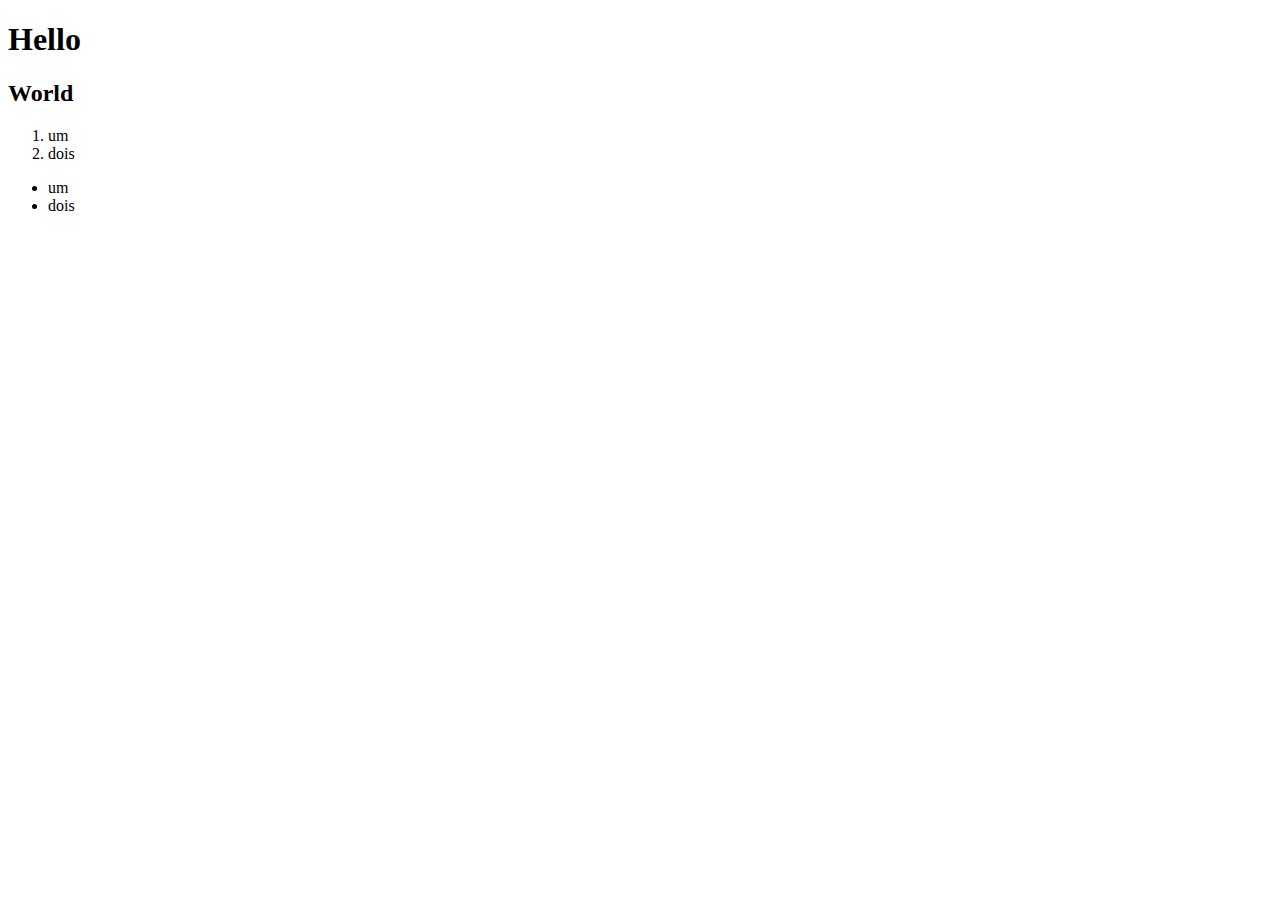
==== index.html @ 021f8f58 "Day 1" ====
<!DOCTYPE html>
<hmtl>
<head>
    <title>
         Hello World!
        </title>
</head>
<body>
    <h1>Hello</h1>
    <h2>World</h2>
</body>
<ol>
    <li>um</li>
    <li>dois</li>
</ol>
<ul>
    <li>um</li>
    <li>dois</li>
</ul>
</hmtl>
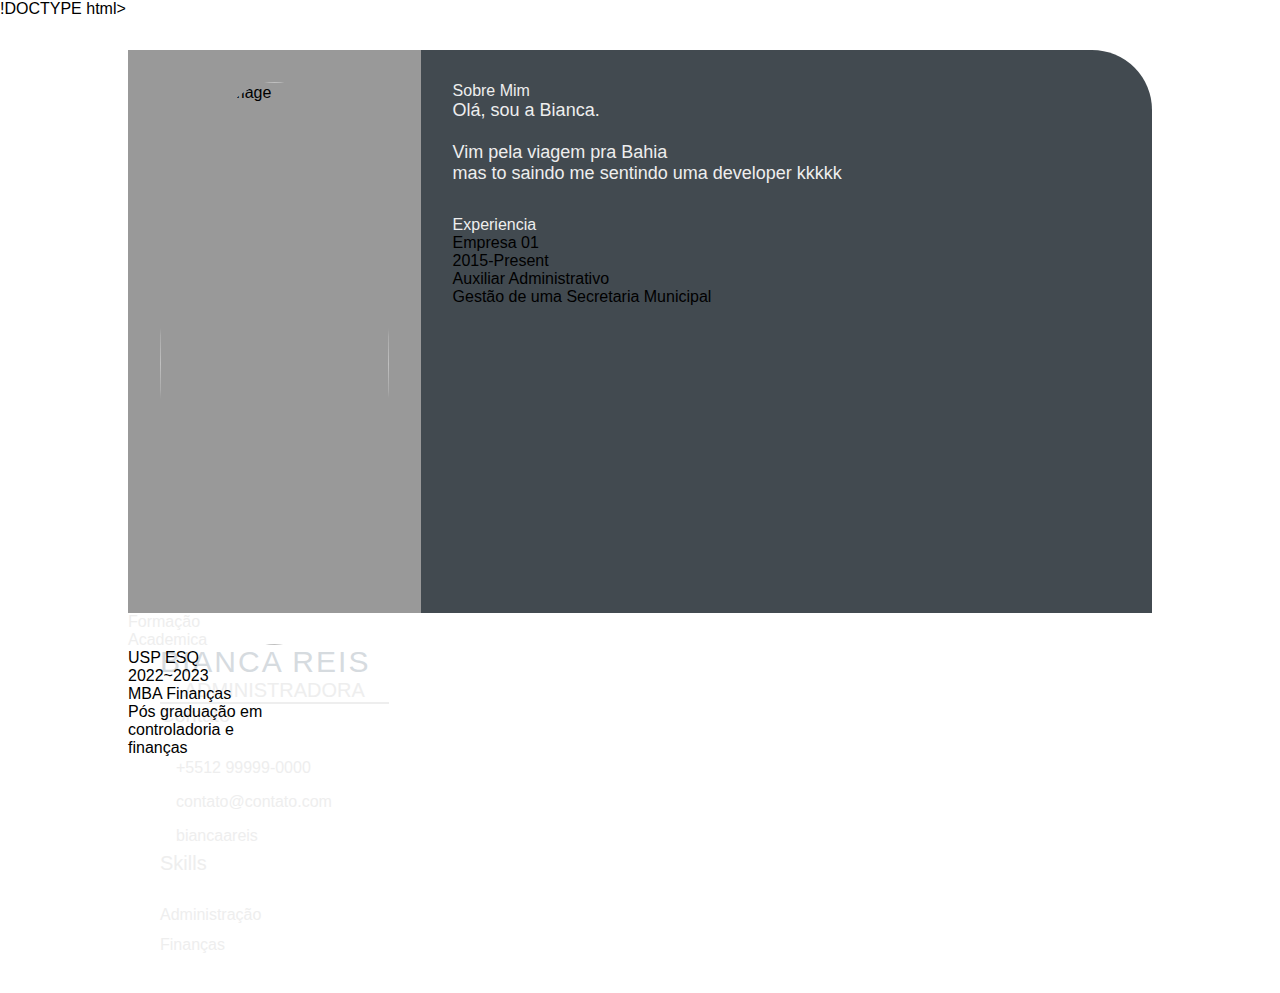
==== commit c4060c82: "index.html" ====
--- a/index.html
+++ b/index.html
@@ -1,20 +1,94 @@
-<!DOCTYPE html>
-<hmtl>
-<head>
-    <title>
-         Hello World!
-        </title>
-</head>
-<body>
-    <h1>Hello</h1>
-    <h2>World</h2>
-</body>
-<ol>
-    <li>um</li>
-    <li>dois</li>
-</ol>
-<ul>
-    <li>um</li>
-    <li>dois</li>
-</ul>
-</hmtl>+!DOCTYPE html>
+<html lang="en">
+<head>
+    <meta charset="UTF-8">
+    <meta http-equiv="X-UA-Compatible" content="IE=edge">
+    <meta name="viewport" content="width=device-width, initial-scale=1.0">
+    <title>Bianca Reis</title>
+
+    <!-- Custom CSS -->
+    <link rel="stylesheet" href="style.css">
+</head>
+<body>
+    <main class="resume-contents">
+        <section class="left-section">
+            <div class="left-section-contents">
+                <div class="profile">
+                    <img class="profile-image" src="img/profile.jpg" alt="Profile image">
+                    <p class="name">Bianca Reis</p>
+                    <p class="profession">Administradora</p>
+                </div>
+                <div class="contact-info">
+                    <p class="left-title">Contato</p>
+                    <ul>
+                        <li><i class="fa fa-phone"></i>+5512 99999-0000
+                        </li>
+                        <li><i class="fa fa-envelope"></i>contato@contato.com</li>
+                        <li><i class="fa fa-github"></i>biancaareis</li>
+                    </ul>
+                </div>
+                <div class="skills">
+                    <p class="left-title">Skills</p>
+                    <ul>
+                        <li><p>Administração</p></li>
+                        <li><p>Finanças</p></li>
+                    </ul>
+                </div>
+            </div>
+        </section>
+
+        <section class="right-section">
+            <div class="right-section-contents">
+                <!-- sobre mim -->
+                <section class="about gap">
+                    <div class="right-title">Sobre Mim</div>
+                    <p class="about-me-contents">
+                        Olá, sou a Bianca.<br>
+                        <br> Vim pela viagem pra Bahia
+                        <br> mas to saindo me sentindo uma developer kkkkk <br>
+                    </p>
+                </section>
+                <!-- fim sobre mim -->
+
+                <!-- experiencia -->
+                <section class="experience gap">
+                    <div class="right-title">Experiencia</div>
+                    <div class="experience-contents">
+                        <div class="exp-left">
+                            <p class="exp-company-name">Empresa 01</p>
+                            <p class="exp-time-period">2015-Present</p>
+                        </div>
+                        <div class="exp-right">
+                            <p class="exp-position">Auxiliar Administrativo</p>
+                            <p class="exp-desc">
+                                Gestão de uma Secretaria Municipal
+                            </p>
+                        </div>
+                    </div>
+                    </div>
+                </section>
+                <!-- fim experiencia -->
+                <!-- formação academica-->
+                <section class="education gap">
+                    <div class="right-title">Formação Academica</div>
+                    <div class="education-contents">
+                        <div class="education-left">
+                            <p class="education-school-name">USP ESQ</p>
+                            <p class="educationp-time-period">2022~2023</p>
+                        </div>
+                        <div class="education-right">
+                            <p class="education-subject">MBA Finanças</p>
+                            <p class="education-desc">
+                                Pós graduação em controladoria e finanças
+                            </p>
+                        </div>
+                    </div>
+                        </div>
+                    </div>
+                </section>
+                <!-- fim formação academica-->
+            </div>
+        </section>
+    </main>
+</body>
+</html>--- a/style.css
+++ b/style.css
@@ -0,0 +1,103 @@
+* {
+    margin: 0;
+    padding: 0;
+    box-sizing: border-box;
+    list-style: none;
+    font-family: 'Roboto', sans-serif;
+}
+
+.resume-contents {
+    min-height: 100vh;
+    width: 80%;
+    margin: 2rem auto;
+    display: grid;
+    grid-template-columns: repeat(7, 1fr);
+}
+
+.left-section {
+    grid-column: span 2;
+    height: 100%;
+    background-color: #999999;
+}
+
+.right-section {
+    grid-column: span 5;
+    height: 100%;
+    background-color: #424a50;
+    border-radius: 0px 60px 0px 0px;
+}
+
+.left-section-contents{
+    padding: 2rem 2rem;
+}
+
+.profile {
+    width: 100%;
+    border-bottom: 2px solid #eeeeee;
+}
+
+.profile .profile-image {
+    width: 100%;
+    border-radius: 100%;
+}
+
+.name {
+    color: #D6DBDF;
+    font-size: 30px;
+    letter-spacing: 2px;
+    text-transform: uppercase;
+}
+
+.profession {
+    color: #eeeeee;
+    font-size: 20px;
+    text-transform: uppercase;
+    text-align: center;
+}
+
+/* .contact-info { border-bottom: 2px solid #1B2631; } */
+.left-title {
+    color: #eeeeee;
+    font-size: 20px;
+}
+
+.contact-info ul {
+    padding-top: 1.5rem;
+}
+
+.contact-info ul li,
+.references ul li {
+    padding: .4rem 0;
+    color: #eeeeee;
+}
+
+.contact-info ul li i,
+.references ul li i {
+    padding-right: 1rem;
+    font-size: 18px;
+    color: #eeeeee;
+}
+
+.skills ul {
+    padding-top: 1.5rem;
+}
+.skills ul li p {
+    padding: .4rem 0;
+    color: #eeeeee;
+}
+
+.right-section-contents {
+    padding: 2rem 2rem;
+}
+
+.right-title {
+    color: #eeeeee;
+}
+
+.gap {
+    padding-bottom: 2rem;
+}
+.about-me-contents {
+    font-size: 18px;
+    color: #eeeeee;
+}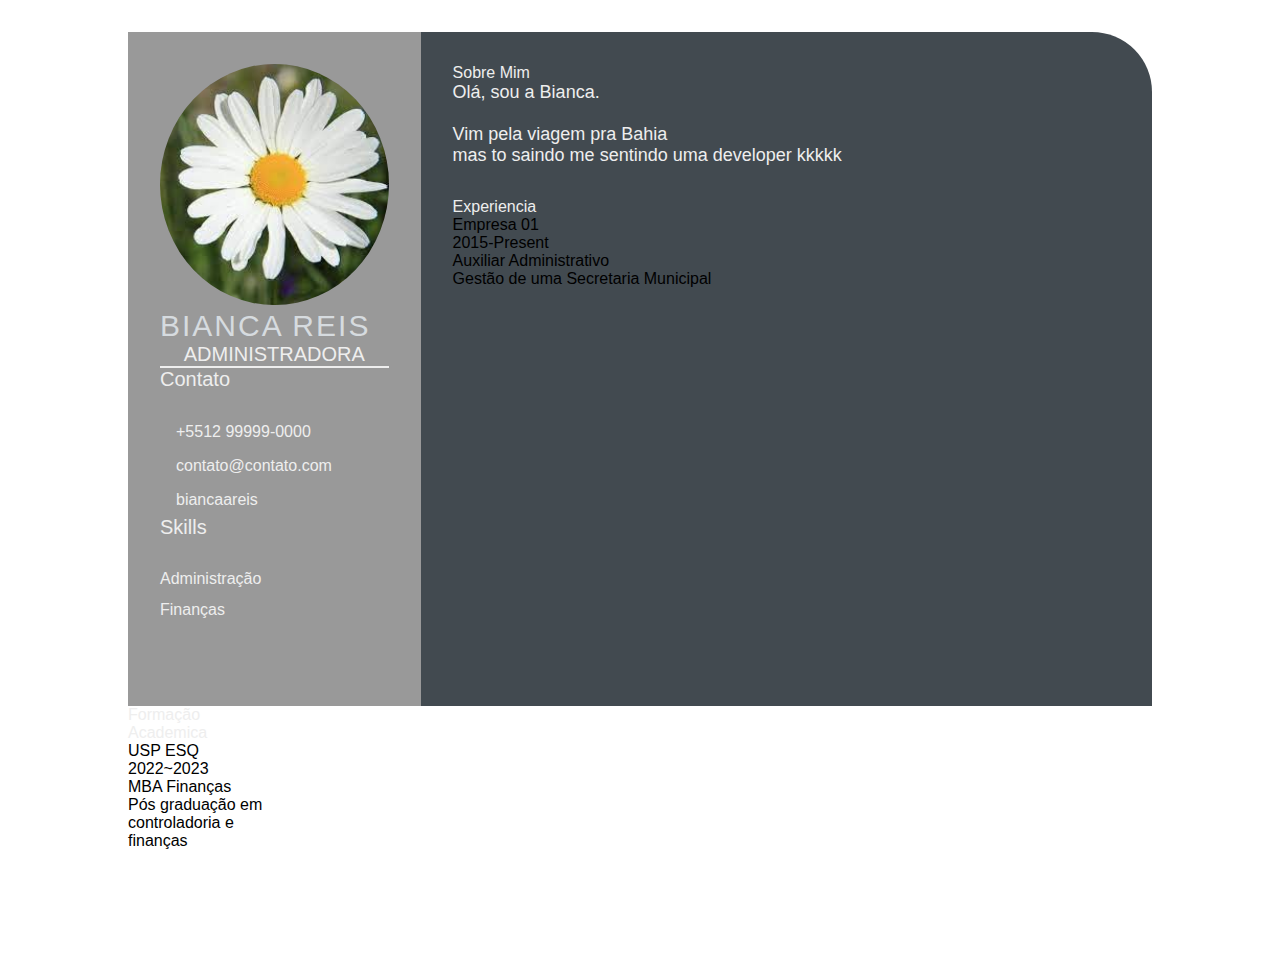
==== commit a78acb2c: "Add index.html" ====
--- a/index.html
+++ b/index.html
@@ -1,11 +1,10 @@
-!DOCTYPE html>
+<!DOCTYPE html>
 <html lang="en">
 <head>
     <meta charset="UTF-8">
     <meta http-equiv="X-UA-Compatible" content="IE=edge">
     <meta name="viewport" content="width=device-width, initial-scale=1.0">
     <title>Bianca Reis</title>
-
     <!-- Custom CSS -->
     <link rel="stylesheet" href="style.css">
 </head>
@@ -14,7 +13,7 @@
         <section class="left-section">
             <div class="left-section-contents">
                 <div class="profile">
-                    <img class="profile-image" src="img/profile.jpg" alt="Profile image">
+                    <img class="profile-image" src="img/profile-image.jpg" alt="Profile-image">
                     <p class="name">Bianca Reis</p>
                     <p class="profession">Administradora</p>
                 </div>
@@ -36,7 +35,6 @@
                 </div>
             </div>
         </section>
-
         <section class="right-section">
             <div class="right-section-contents">
                 <!-- sobre mim -->
@@ -49,7 +47,6 @@
                     </p>
                 </section>
                 <!-- fim sobre mim -->
-
                 <!-- experiencia -->
                 <section class="experience gap">
                     <div class="right-title">Experiencia</div>
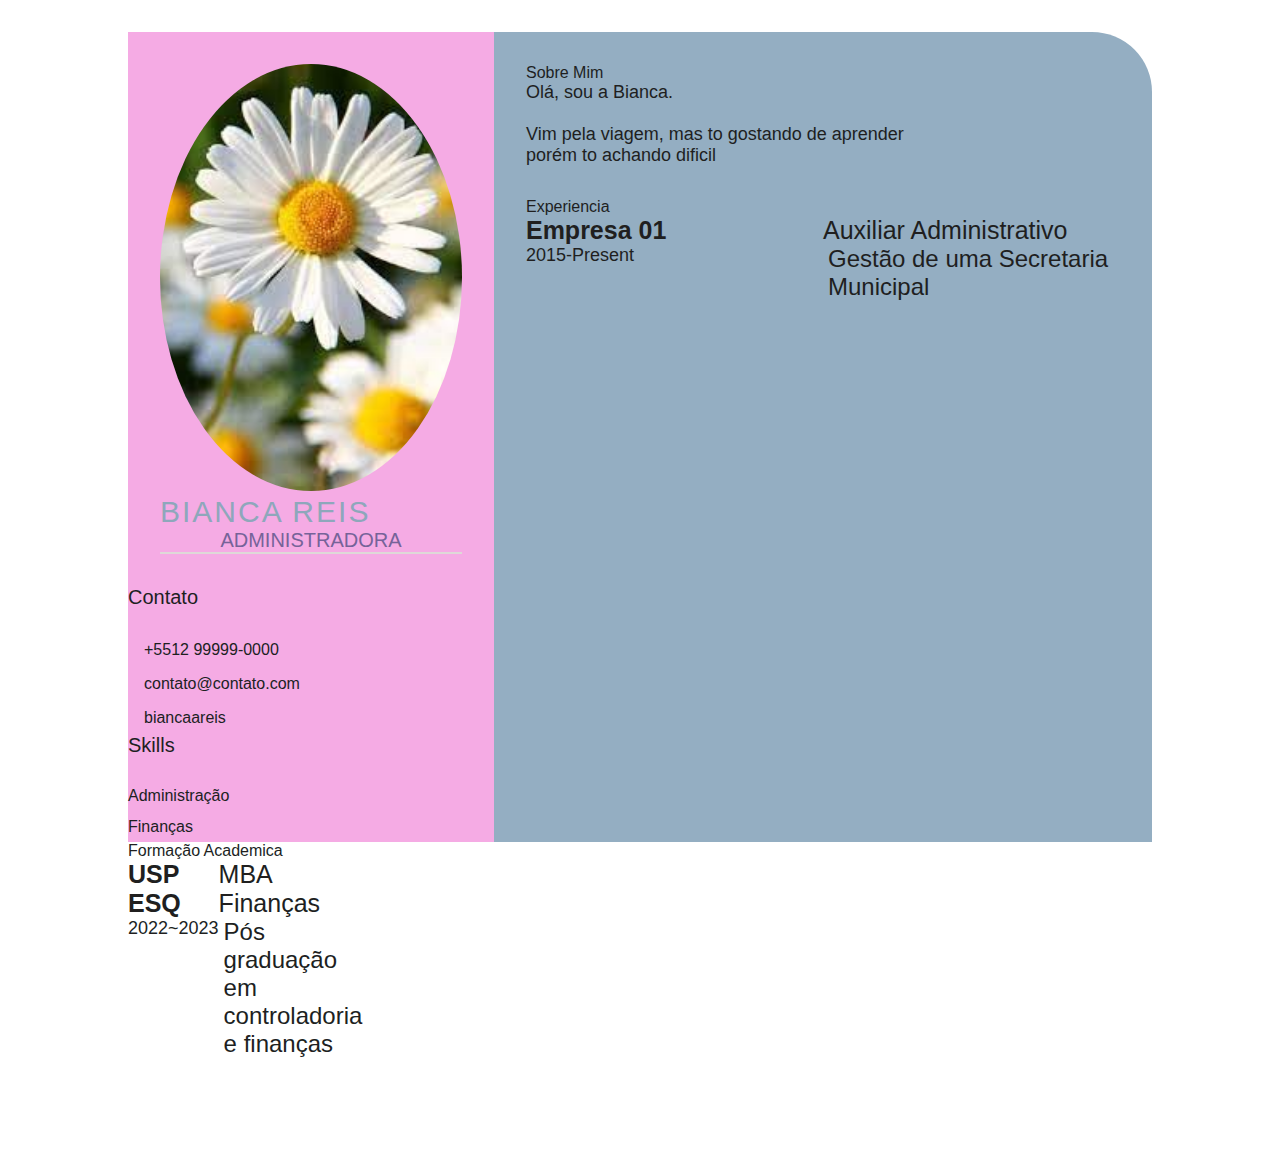
==== commit 84b0b68a: "day 4" ====
--- a/index.html
+++ b/index.html
@@ -1,38 +1,49 @@
 <!DOCTYPE html>
 <html lang="en">
+
 <head>
     <meta charset="UTF-8">
     <meta http-equiv="X-UA-Compatible" content="IE=edge">
     <meta name="viewport" content="width=device-width, initial-scale=1.0">
     <title>Bianca Reis</title>
-    <!-- Custom CSS -->
+
     <link rel="stylesheet" href="style.css">
 </head>
+
 <body>
     <main class="resume-contents">
         <section class="left-section">
-            <div class="left-section-contents">
+            <section class="left-section-contents">
                 <div class="profile">
-                    <img class="profile-image" src="img/profile-image.jpg" alt="Profile-image">
+                    <img class="profile-image"
+                        src="[data-uri]"
+                        alt="Profile-image.jpg">
                     <p class="name">Bianca Reis</p>
                     <p class="profession">Administradora</p>
                 </div>
-                <div class="contact-info">
-                    <p class="left-title">Contato</p>
-                    <ul>
-                        <li><i class="fa fa-phone"></i>+5512 99999-0000
-                        </li>
-                        <li><i class="fa fa-envelope"></i>contato@contato.com</li>
-                        <li><i class="fa fa-github"></i>biancaareis</li>
-                    </ul>
                 </div>
-                <div class="skills">
-                    <p class="left-title">Skills</p>
-                    <ul>
-                        <li><p>Administração</p></li>
-                        <li><p>Finanças</p></li>
-                    </ul>
-                </div>
+            </section>
+            <div class="contact-info">
+                <p class="left-title">Contato</p>
+                <ul>
+                    <li><i class="fa fa-phone"></i>+5512 99999-0000
+                    </li>
+                    <li><i class="fa fa-envelope"></i>contato@contato.com</li>
+                    <li><i class="fa fa-github"></i>biancaareis</li>
+                </ul>
+            </div>
+            <div class="skills">
+                <p class="left-title">Skills</p>
+                <ul>
+                    <li>
+                        <p>Administração</p>
+                    </li>
+                    <li>
+                        <p>Finanças</p>
+                    </li>
+                </ul>
+            </div>
+            </div>
             </div>
         </section>
         <section class="right-section">
@@ -42,8 +53,8 @@
                     <div class="right-title">Sobre Mim</div>
                     <p class="about-me-contents">
                         Olá, sou a Bianca.<br>
-                        <br> Vim pela viagem pra Bahia
-                        <br> mas to saindo me sentindo uma developer kkkkk <br>
+                        <br> Vim pela viagem, mas to gostando de aprender
+                        <br> porém to achando dificil<br>
                     </p>
                 </section>
                 <!-- fim sobre mim -->
@@ -62,30 +73,27 @@
                             </p>
                         </div>
                     </div>
-                    </div>
                 </section>
-                <!-- fim experiencia -->
-                <!-- formação academica-->
-                <section class="education gap">
-                    <div class="right-title">Formação Academica</div>
-                    <div class="education-contents">
-                        <div class="education-left">
-                            <p class="education-school-name">USP ESQ</p>
-                            <p class="educationp-time-period">2022~2023</p>
-                        </div>
-                        <div class="education-right">
-                            <p class="education-subject">MBA Finanças</p>
-                            <p class="education-desc">
-                                Pós graduação em controladoria e finanças
-                            </p>
-                        </div>
-                    </div>
-                        </div>
-                    </div>
-                </section>
-                <!-- fim formação academica-->
+        </section>
+        <!-- fim experiencia -->
+        <!-- education -->
+        <section class="education gap">
+            <div class="right-title">Formação Academica</div>
+            <div class="education-contents">
+                <div class="education-left">
+                    <p class="education-school-name">USP ESQ</p>
+                    <p class="education-time-period">2022~2023</p>
+                </div>
+                <div class="education-right">
+                    <p class="education-subject">MBA Finanças</p>
+                    <p class="education-desc">
+                        Pós graduação em controladoria e finanças
+                    </p>
+                </div>
             </div>
         </section>
+        <!-- fim education -->
     </main>
 </body>
+
 </html>--- a/style.css
+++ b/style.css
@@ -1,103 +1,138 @@
-* {
-    margin: 0;
-    padding: 0;
-    box-sizing: border-box;
-    list-style: none;
-    font-family: 'Roboto', sans-serif;
-}
-
-.resume-contents {
-    min-height: 100vh;
-    width: 80%;
-    margin: 2rem auto;
-    display: grid;
-    grid-template-columns: repeat(7, 1fr);
-}
-
-.left-section {
-    grid-column: span 2;
-    height: 100%;
-    background-color: #999999;
-}
-
-.right-section {
-    grid-column: span 5;
-    height: 100%;
-    background-color: #424a50;
-    border-radius: 0px 60px 0px 0px;
-}
-
-.left-section-contents{
-    padding: 2rem 2rem;
-}
-
-.profile {
-    width: 100%;
-    border-bottom: 2px solid #eeeeee;
-}
-
-.profile .profile-image {
-    width: 100%;
-    border-radius: 100%;
-}
-
-.name {
-    color: #D6DBDF;
-    font-size: 30px;
-    letter-spacing: 2px;
-    text-transform: uppercase;
-}
-
-.profession {
-    color: #eeeeee;
-    font-size: 20px;
-    text-transform: uppercase;
-    text-align: center;
-}
-
-/* .contact-info { border-bottom: 2px solid #1B2631; } */
-.left-title {
-    color: #eeeeee;
-    font-size: 20px;
-}
-
-.contact-info ul {
-    padding-top: 1.5rem;
-}
-
-.contact-info ul li,
-.references ul li {
-    padding: .4rem 0;
-    color: #eeeeee;
-}
-
-.contact-info ul li i,
-.references ul li i {
-    padding-right: 1rem;
-    font-size: 18px;
-    color: #eeeeee;
-}
-
-.skills ul {
-    padding-top: 1.5rem;
-}
-.skills ul li p {
-    padding: .4rem 0;
-    color: #eeeeee;
-}
-
-.right-section-contents {
-    padding: 2rem 2rem;
-}
-
-.right-title {
-    color: #eeeeee;
-}
-
-.gap {
-    padding-bottom: 2rem;
-}
-.about-me-contents {
-    font-size: 18px;
-    color: #eeeeee;
+* {
+    margin: 0;
+    padding: 0;
+    box-sizing: border-box;
+    list-style: none;
+    font-family: 'Roboto', sans-serif;
+}
+
+.resume-contents {
+    min-height: 100vh;
+    width: 80%;
+    margin: 2rem auto;
+    display: grid;
+    grid-template-columns: repeat(7, 1fr);
+}
+
+.left-section {
+    grid-column: span 2;
+    height: 100%;
+    background-color: #ec64ce8a;
+}
+
+.right-section {
+    grid-column: span 5;
+    height: 100%;
+    background-color: #94aec2;
+    border-radius: 0px 60px 0px 0px;
+}
+
+.left-section-contents{
+    padding: 2rem 2rem;
+}
+
+.profile {
+    width: 100%;
+    border-bottom: 2px solid #dfd8d8;
+}
+
+.profile .profile-image {
+    width: 100%;
+    border-radius: 100%;
+}
+
+.name {
+    color: #8ea7bb;
+    font-size: 30px;
+    letter-spacing: 2px;
+    text-transform: uppercase;
+}
+
+.profession {
+    color: #766399;
+    font-size: 20px;
+    text-transform: uppercase;
+    text-align: center;
+}
+
+/* .contact-info { border-bottom: 2px solid #1B2631; } */
+.left-title {
+    color: #201f1f;
+    font-size: 20px;
+}
+
+.contact-info ul {
+    padding-top: 1.5rem;
+}
+
+.contact-info ul li,
+.references ul li {
+    padding: .4rem 0;
+    color: #201f1f;
+}
+
+.contact-info ul li i,
+.references ul li i {
+    padding-right: 1rem;
+    font-size: 18px;
+    color: #201f1f;
+}
+
+.skills ul {
+    padding-top: 1.5rem;
+}
+.skills ul li p {
+    padding: .4rem 0;
+    color: #201f1f;
+}
+
+.right-section-contents {
+    padding: 2rem 2rem;
+}
+
+.right-title {
+    color: #201f1f;
+}
+
+.gap {
+    padding-bottom: 2rem;
+}
+.about-me-contents {
+    font-size: 18px;
+    color: #201f1f;
+}
+
+.experience-contents,
+.education-contents,
+.awards-contents {
+    display: grid;
+    grid-template-columns: repeat(2, 1fr);
+    padding-bottom: 2rem;
+    color: #201f1f;
+}
+
+.exp-company-name,
+.education-school-name,
+.awards-company-name {
+    font-size: 25px;
+    font-weight: bold;
+}
+
+.exp-time-period,
+.education-time-period,
+.awards-time-period {
+    font-size: 18px;
+}
+
+.exp-position,
+.education-subject,
+.awards-name {
+    font-size: 25px;
+}
+
+.exp-desc,
+.education-desc,
+.awards-desc {
+    font-size: 24px;
+    padding-left: 5px;
 }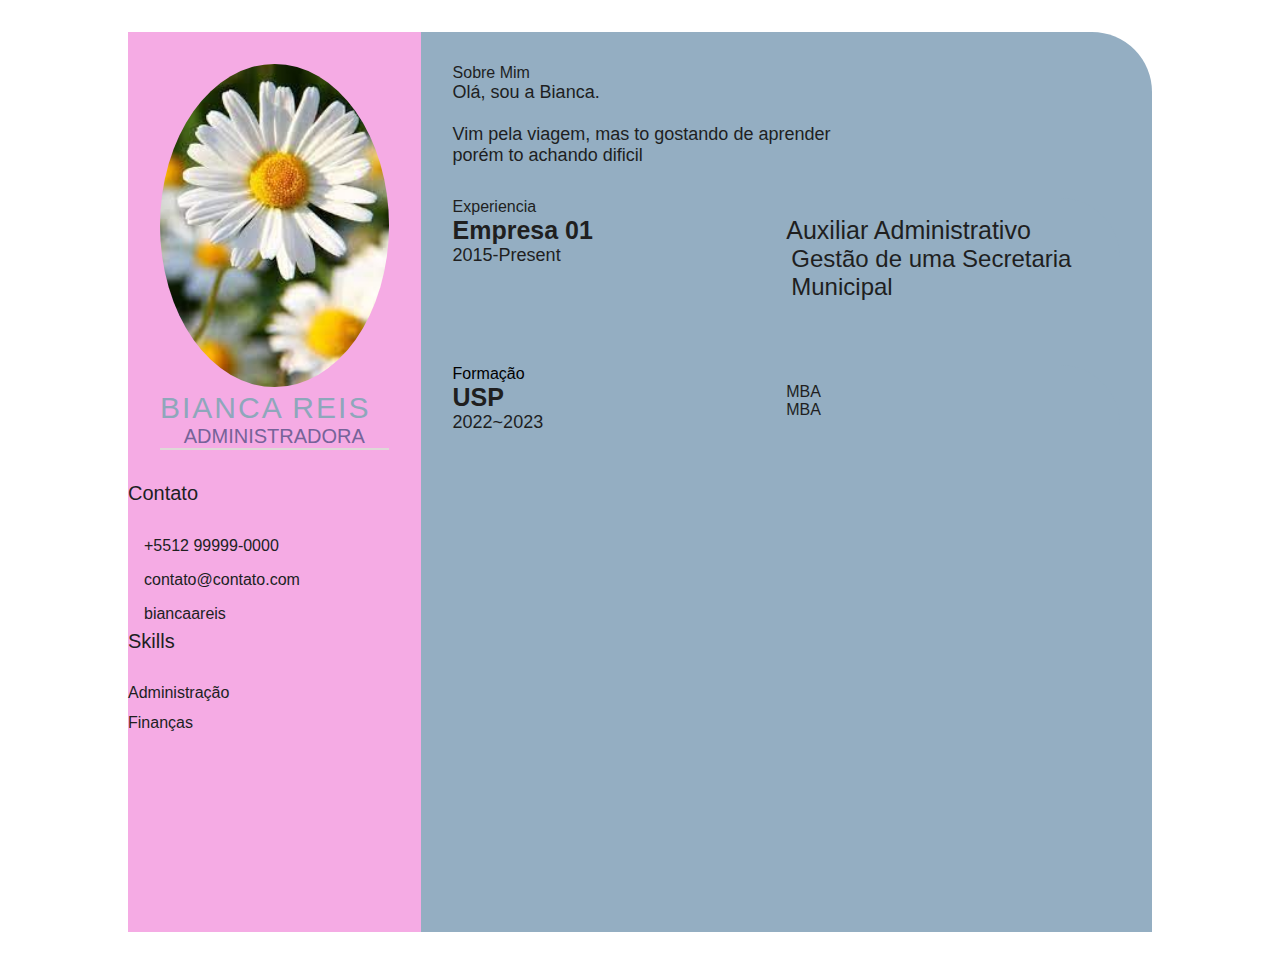
==== commit 34f52ffc: "Day 4 - corrigido" ====
--- a/index.html
+++ b/index.html
@@ -1,6 +1,5 @@
 <!DOCTYPE html>
 <html lang="en">
-
 <head>
     <meta charset="UTF-8">
     <meta http-equiv="X-UA-Compatible" content="IE=edge">
@@ -9,7 +8,6 @@
 
     <link rel="stylesheet" href="style.css">
 </head>
-
 <body>
     <main class="resume-contents">
         <section class="left-section">
@@ -59,7 +57,8 @@
                 </section>
                 <!-- fim sobre mim -->
                 <!-- experiencia -->
-                <section class="experience gap">
+                <section class="right-section">
+                     <section class="experience gap">
                     <div class="right-title">Experiencia</div>
                     <div class="experience-contents">
                         <div class="exp-left">
@@ -76,24 +75,22 @@
                 </section>
         </section>
         <!-- fim experiencia -->
-        <!-- education -->
-        <section class="education gap">
-            <div class="right-title">Formação Academica</div>
+        <section class="right-section">
+             <section class="education gap">
+            <div class="rigth-title">Formação</div>
             <div class="education-contents">
                 <div class="education-left">
-                    <p class="education-school-name">USP ESQ</p>
+                    <p class="education-school-name">USP</p>
                     <p class="education-time-period">2022~2023</p>
                 </div>
                 <div class="education-right">
-                    <p class="education-subject">MBA Finanças</p>
-                    <p class="education-desc">
-                        Pós graduação em controladoria e finanças
-                    </p>
-                </div>
+                    <p class="education-sbject">MBA</p>
+                    <p class="eduucation-desc">
+                        MBA</p>
             </div>
         </section>
-        <!-- fim education -->
+    </section>
+</section>
     </main>
 </body>
-
 </html>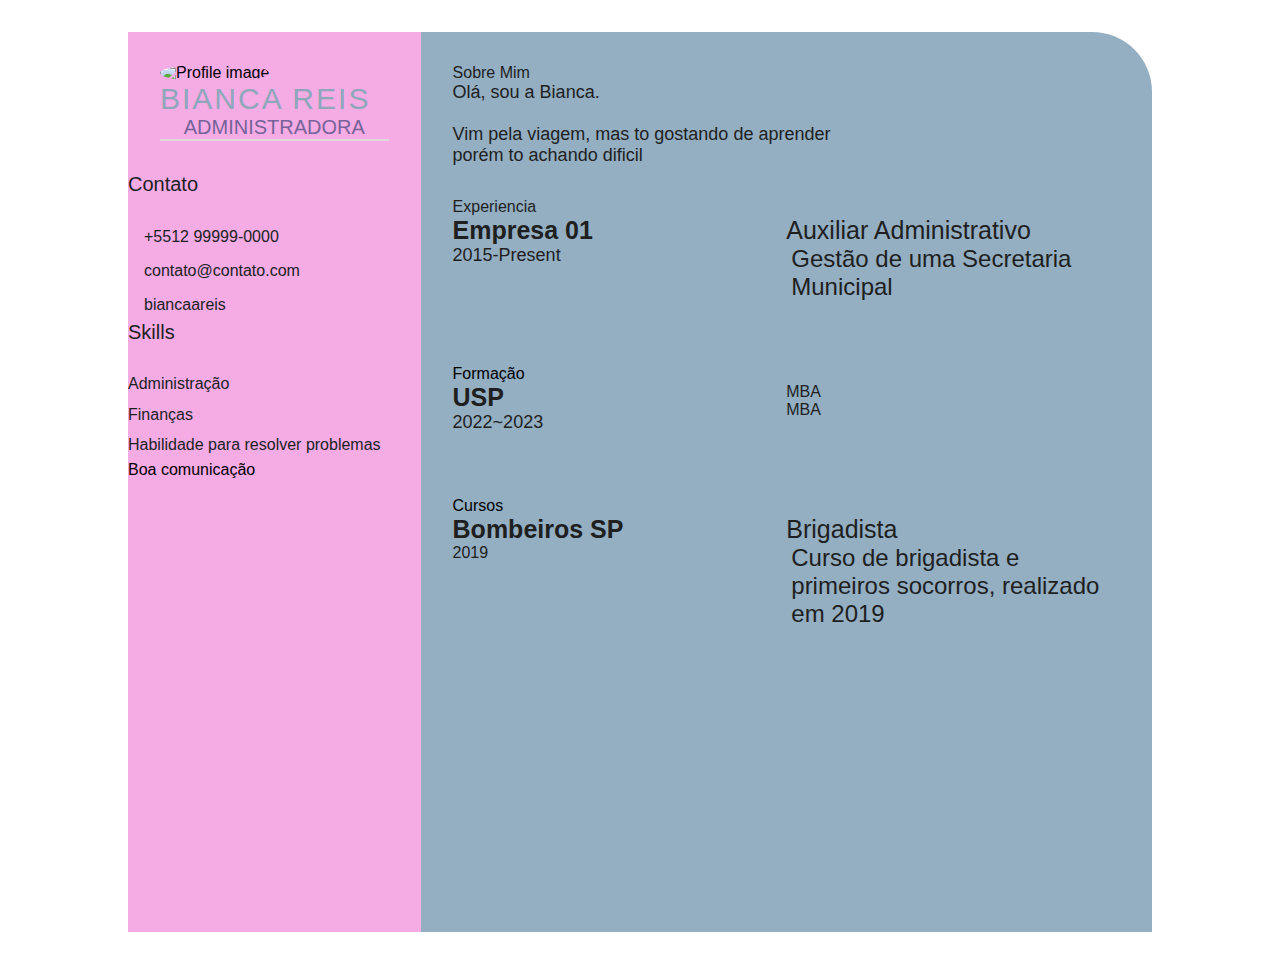
==== commit 2b1d3f5d: "Day 6" ====
--- a/index.html
+++ b/index.html
@@ -13,9 +13,7 @@
         <section class="left-section">
             <section class="left-section-contents">
                 <div class="profile">
-                    <img class="profile-image"
-                        src="[data-uri]"
-                        alt="Profile-image.jpg">
+                    <img class="profile-image"src="C:\Users\theus\biancaareis.github.io\biancaareis.github.io\img\profile-image.jpg" alt="Profile image">
                     <p class="name">Bianca Reis</p>
                     <p class="profession">Administradora</p>
                 </div>
@@ -39,6 +37,11 @@
                     <li>
                         <p>Finanças</p>
                     </li>
+                    <li>
+                        <p>Habilidade para resolver problemas</p>
+                    </li>
+                    <p>Boa comunicação</p>
+                </li>
                 </ul>
             </div>
             </div>
@@ -90,6 +93,21 @@
             </div>
         </section>
     </section>
+      <section class="awards gap">
+          <div class="rigth-title"> Cursos</div>
+          <div class="awards-contents">
+              <div class="awards-left">
+                <p class="awards-company-name">Bombeiros SP</p>
+                <p class="awards-time-periodo">2019</p>
+              </div>
+              <div class="awards-right">
+                <p class="awards-name">Brigadista</p>
+                <p class="awards-desc">
+                    Curso de brigadista e primeiros socorros, realizado em 2019
+                </p>
+              </div>
+          </div>
+      </section>
 </section>
     </main>
 </body>
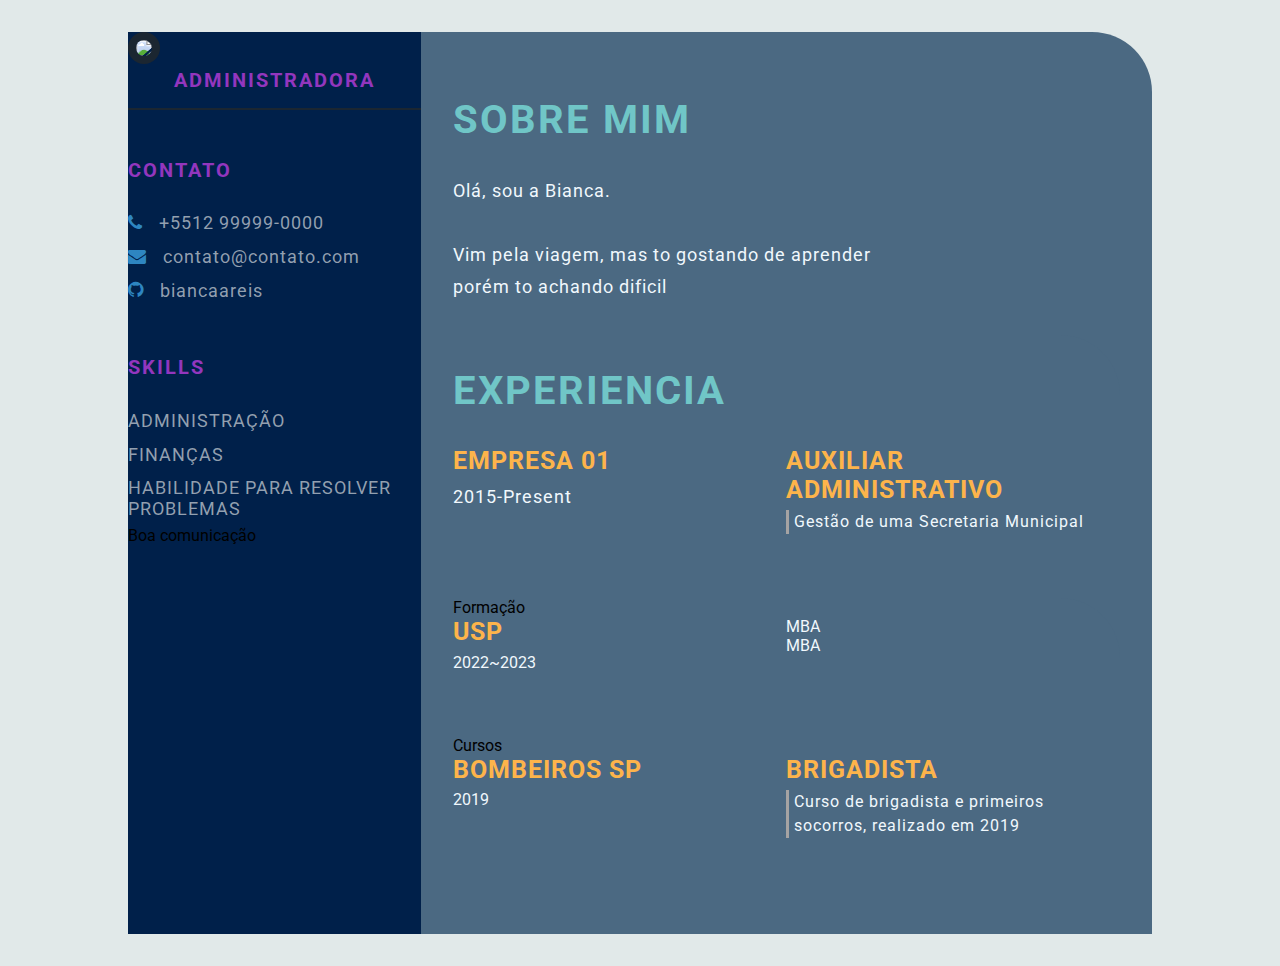
==== commit 5df4f9df: "day 6 corrigido" ====
--- a/index.html
+++ b/index.html
@@ -5,7 +5,14 @@
     <meta http-equiv="X-UA-Compatible" content="IE=edge">
     <meta name="viewport" content="width=device-width, initial-scale=1.0">
     <title>Bianca Reis</title>
-
+    <!-- Google font  -->
+    <link rel="preconnect" href="https://fonts.googleapis.com">
+    <link rel="preconnect" href="https://fonts.gstatic.com" crossorigin>
+    <link
+        href="https://fonts.googleapis.com/css2?family=Roboto:ital,wght@0,100;0,300;0,400;0,700;1,100;1,300;1,400;1,700&display=swap"
+        rel="stylesheet">
+    <!-- font-awesome -->
+    <link rel="stylesheet" href="https://cdnjs.cloudflare.com/ajax/libs/font-awesome/4.7.0/css/font-awesome.min.css">
     <link rel="stylesheet" href="style.css">
 </head>
 <body>
@@ -13,8 +20,7 @@
         <section class="left-section">
             <section class="left-section-contents">
                 <div class="profile">
-                    <img class="profile-image"src="C:\Users\theus\biancaareis.github.io\biancaareis.github.io\img\profile-image.jpg" alt="Profile image">
-                    <p class="name">Bianca Reis</p>
+                    <img class="profile-image"src="https://raw.githubusercontent.com/biancaareis/biancaareis.github.io/6ff3da8858a7f011c87cf79ef4414b4dab9e9591/img/profile-image.jpg.jpg">
                     <p class="profession">Administradora</p>
                 </div>
                 </div>
@@ -41,7 +47,7 @@
                         <p>Habilidade para resolver problemas</p>
                     </li>
                     <p>Boa comunicação</p>
-                </li>
+                    </li>
                 </ul>
             </div>
             </div>
@@ -61,54 +67,54 @@
                 <!-- fim sobre mim -->
                 <!-- experiencia -->
                 <section class="right-section">
-                     <section class="experience gap">
-                    <div class="right-title">Experiencia</div>
-                    <div class="experience-contents">
-                        <div class="exp-left">
-                            <p class="exp-company-name">Empresa 01</p>
-                            <p class="exp-time-period">2015-Present</p>
+                    <section class="experience gap">
+                        <div class="right-title">Experiencia</div>
+                        <div class="experience-contents">
+                            <div class="exp-left">
+                                <p class="exp-company-name">Empresa 01</p>
+                                <p class="exp-time-period">2015-Present</p>
+                            </div>
+                            <div class="exp-right">
+                                <p class="exp-position">Auxiliar Administrativo</p>
+                                <p class="exp-desc">
+                                    Gestão de uma Secretaria Municipal
+                                </p>
+                            </div>
                         </div>
-                        <div class="exp-right">
-                            <p class="exp-position">Auxiliar Administrativo</p>
-                            <p class="exp-desc">
-                                Gestão de uma Secretaria Municipal
+                    </section>
+                </section>
+                <!-- fim experiencia -->
+                <section class="right-section">
+                    <section class="education gap">
+                        <div class="rigth-title">Formação</div>
+                        <div class="education-contents">
+                            <div class="education-left">
+                                <p class="education-school-name">USP</p>
+                                <p class="education-time-period">2022~2023</p>
+                            </div>
+                            <div class="education-right">
+                                <p class="education-sbject">MBA</p>
+                                <p class="eduucation-desc">
+                                    MBA</p>
+                            </div>
+                    </section>
+                </section>
+                <section class="awards gap">
+                    <div class="rigth-title"> Cursos</div>
+                    <div class="awards-contents">
+                        <div class="awards-left">
+                            <p class="awards-company-name">Bombeiros SP</p>
+                            <p class="awards-time-periodo">2019</p>
+                        </div>
+                        <div class="awards-right">
+                            <p class="awards-name">Brigadista</p>
+                            <p class="awards-desc">
+                                Curso de brigadista e primeiros socorros, realizado em 2019
                             </p>
                         </div>
                     </div>
                 </section>
         </section>
-        <!-- fim experiencia -->
-        <section class="right-section">
-             <section class="education gap">
-            <div class="rigth-title">Formação</div>
-            <div class="education-contents">
-                <div class="education-left">
-                    <p class="education-school-name">USP</p>
-                    <p class="education-time-period">2022~2023</p>
-                </div>
-                <div class="education-right">
-                    <p class="education-sbject">MBA</p>
-                    <p class="eduucation-desc">
-                        MBA</p>
-            </div>
-        </section>
-    </section>
-      <section class="awards gap">
-          <div class="rigth-title"> Cursos</div>
-          <div class="awards-contents">
-              <div class="awards-left">
-                <p class="awards-company-name">Bombeiros SP</p>
-                <p class="awards-time-periodo">2019</p>
-              </div>
-              <div class="awards-right">
-                <p class="awards-name">Brigadista</p>
-                <p class="awards-desc">
-                    Curso de brigadista e primeiros socorros, realizado em 2019
-                </p>
-              </div>
-          </div>
-      </section>
-</section>
     </main>
 </body>
 </html>--- a/style.css
+++ b/style.css
@@ -1,138 +1,293 @@
-* {
-    margin: 0;
-    padding: 0;
-    box-sizing: border-box;
-    list-style: none;
-    font-family: 'Roboto', sans-serif;
-}
-
-.resume-contents {
-    min-height: 100vh;
-    width: 80%;
-    margin: 2rem auto;
-    display: grid;
-    grid-template-columns: repeat(7, 1fr);
-}
-
-.left-section {
-    grid-column: span 2;
-    height: 100%;
-    background-color: #ec64ce8a;
-}
-
-.right-section {
-    grid-column: span 5;
-    height: 100%;
-    background-color: #94aec2;
-    border-radius: 0px 60px 0px 0px;
-}
-
-.left-section-contents{
-    padding: 2rem 2rem;
-}
-
-.profile {
-    width: 100%;
-    border-bottom: 2px solid #dfd8d8;
-}
-
-.profile .profile-image {
-    width: 100%;
-    border-radius: 100%;
-}
-
-.name {
-    color: #8ea7bb;
-    font-size: 30px;
-    letter-spacing: 2px;
-    text-transform: uppercase;
-}
-
-.profession {
-    color: #766399;
-    font-size: 20px;
-    text-transform: uppercase;
-    text-align: center;
-}
-
-/* .contact-info { border-bottom: 2px solid #1B2631; } */
-.left-title {
-    color: #201f1f;
-    font-size: 20px;
-}
-
-.contact-info ul {
-    padding-top: 1.5rem;
-}
-
-.contact-info ul li,
-.references ul li {
-    padding: .4rem 0;
-    color: #201f1f;
-}
-
-.contact-info ul li i,
-.references ul li i {
-    padding-right: 1rem;
-    font-size: 18px;
-    color: #201f1f;
-}
-
-.skills ul {
-    padding-top: 1.5rem;
-}
-.skills ul li p {
-    padding: .4rem 0;
-    color: #201f1f;
-}
-
-.right-section-contents {
-    padding: 2rem 2rem;
-}
-
-.right-title {
-    color: #201f1f;
-}
-
-.gap {
-    padding-bottom: 2rem;
-}
-.about-me-contents {
-    font-size: 18px;
-    color: #201f1f;
-}
-
-.experience-contents,
-.education-contents,
-.awards-contents {
-    display: grid;
-    grid-template-columns: repeat(2, 1fr);
-    padding-bottom: 2rem;
-    color: #201f1f;
-}
-
-.exp-company-name,
-.education-school-name,
-.awards-company-name {
-    font-size: 25px;
-    font-weight: bold;
-}
-
-.exp-time-period,
-.education-time-period,
-.awards-time-period {
-    font-size: 18px;
-}
-
-.exp-position,
-.education-subject,
-.awards-name {
-    font-size: 25px;
-}
-
-.exp-desc,
-.education-desc,
-.awards-desc {
-    font-size: 24px;
-    padding-left: 5px;
+* {
+    margin: 0;
+    padding: 0;
+    box-sizing: border-box;
+    list-style: none;
+    font-family: 'Roboto', sans-serif,  'oleo script swash caps';
+}
+
+body {
+    background-color: #e1e9e9;
+}
+
+.resume-contents {
+    min-height: 100vh;
+    width: 80%;
+    margin: 2rem auto;
+    display: grid;
+    grid-template-columns: repeat(7, 1fr);
+}
+
+.left-section {
+    grid-column: span 2;
+    height: 100%;
+    background-color: #00204A;
+}
+
+.right-section {
+    grid-column: span 5;
+    height: 100%;
+    background-color: #4B6982;
+    border-radius: 0px 60px 0px 0px;
+}
+
+.left-section-content{
+    padding: 2rem 2rem;
+}
+
+.profile {
+    width: 100%;
+    border-bottom: 2px solid #1B2631;
+}
+
+.profile .profile-image {
+    width: 100%;
+    border-radius: 50%;
+    border: 8px solid #1B2631;
+}
+
+.name {
+    color: #edddf3;
+    font-size: 30px;
+    letter-spacing: 2px;
+    text-transform: uppercase;
+    text-align: center;
+    font-weight: 'oleo script swash caps';
+    padding: 1rem 0;
+}
+
+.profession {
+    color: #9336be;
+    font-size: 20px;
+    text-transform: uppercase;
+    text-align: center;
+    letter-spacing: 2px;
+    font-weight: bold;
+    padding-bottom: 1rem;
+}
+
+/* .contact-info { border-bottom: 2px solid #1B2631; } */
+.left-title {
+    color: #9336be;
+    font-size: 20px;
+    letter-spacing: 2px;
+    text-transform: uppercase;
+    font-weight: bold;
+    display: flex;
+    align-items: center;
+    padding-top: 3rem;
+}
+
+.contact-info ul {
+    padding-top: 1.5rem;
+}
+
+.contact-info ul li,
+.references ul li {
+    padding: .4rem 0;
+    display: flex;
+    align-items: center;
+    color: #d6dbdfaf;
+    letter-spacing: 1px;
+    font-size: 18px;
+}
+
+.contact-info ul li i,
+.references ul li i {
+    padding-right: 1rem;
+    font-size: 18px;
+    color: #2E86C1;
+}
+
+.skills ul {
+    padding-top: 1.5rem;
+}
+.skills ul li p {
+    padding: .4rem 0;
+    color: #d6dbdfaf;
+    font-size: 18px;
+    letter-spacing: 1px;
+    display: flex;
+    align-items: center;
+    text-transform: uppercase;
+}
+
+.referance-name {
+    padding-top: 1.5rem;
+    padding-bottom: .4rem;
+    font-size: 18px;
+    color: #F9E79F;
+    letter-spacing: 1px;
+    text-transform: uppercase;
+}
+
+.referance-profession {
+    font-size: 16px;
+    color: #d6dbdfaf;
+    letter-spacing: 1px;
+    /* text-transform: uppercase; */
+    padding-bottom: .4rem;
+}
+
+
+.right-section-contents {
+    padding: 2rem 2rem;
+}
+
+.right-title {
+    color: #70C6C7;
+    font-size: 40px;
+    letter-spacing: 2px;
+    text-transform: uppercase;
+    font-weight: bold;
+    display: flex;
+    align-items: center;
+    padding: 2rem 0;
+    position: relative;
+}
+
+.gap {
+    padding-bottom: 2rem;
+}
+.about-me-contents {
+    font-size: 18px;
+    letter-spacing: 1px;
+    line-height: 2rem;
+    color: #F1F8FD;
+}
+
+.experience-contents,
+.education-contents,
+.awards-contents {
+    display: grid;
+    grid-template-columns: repeat(2, 1fr);
+    padding-bottom: 2rem;
+    color: #F1F8FD;
+}
+
+.exp-company-name,
+.education-school-name,
+.awards-company-name {
+    font-size: 25px;
+    font-weight: bold;
+    text-transform: uppercase;
+    letter-spacing: 1px;
+    color: #FDB44B;
+    padding-bottom: .4rem;
+}
+
+.exp-time-period,
+.educationp-time-period,
+.awards-time-period {
+    font-size: 18px;
+    letter-spacing: 1px;
+    line-height: 2rem;
+}
+
+.exp-position,
+.education-subject,
+.awards-name {
+    font-size: 25px;
+    font-weight: bold;
+    text-transform: uppercase;
+    letter-spacing: 1px;
+    color: #FDB44B;
+    padding-bottom: .4rem;
+}
+
+.exp-desc,
+.education-desc,
+.awards-desc {
+    font-size: 16px;
+    letter-spacing: 1px;
+    line-height: 1.5rem;
+    border-left: 3px solid #a5a3a3;
+    padding-left: 5px;
+}
+
+/* Media queries */
+@media screen and (max-width:780px) {
+    .experience-contents,
+    .education-contents,
+    .awards-contents {
+        grid-template-columns: repeat(1, 1fr);
+    }
+}
+
+@media screen and (max-width:780px) {
+    .left-section {
+        grid-column: span 3;
+    }
+    
+    .right-section {
+        grid-column: span 4;
+    }
+    
+}
+
+@media screen and (max-width:1200px) {
+    .resume-contents {
+        grid-template-columns: repeat(1, 1fr);
+    }
+}
+
+@media screen and (max-width:390px) {
+    .resume-contents {
+        width: 100%;
+        margin: 0 auto;
+    }
+
+    .name {
+        font-size: 20px;
+    }
+
+    .profession {
+        font-size: 18px;
+    }
+
+    .left-title {
+        font-size: 18px;
+    }
+
+    .right-title {
+        font-size: 18px;
+    }
+
+    .contact-info ul li,
+    .references ul li {
+        font-size: 12px;
+    }
+
+    .contact-info ul li i,
+    .references ul li i {
+        /* padding-right: 1rem; */
+        font-size: 12px;
+    }
+
+    .skills ul li p {
+        font-size: 12px;
+    }
+
+    .about-me-contents {
+        font-size: 16px;
+        line-height: 1.5rem;
+    }
+
+    .exp-company-name,
+    .education-school-name,
+    .awards-company-name {
+        font-size: 18px;
+    }
+
+    .exp-time-period,
+    .educationp-time-period,
+    .awards-time-period {
+        font-size: 16px;
+    }
+
+    .exp-position,
+    .education-subject,
+    .awards-name {
+        font-size: 18px;
+    }
 }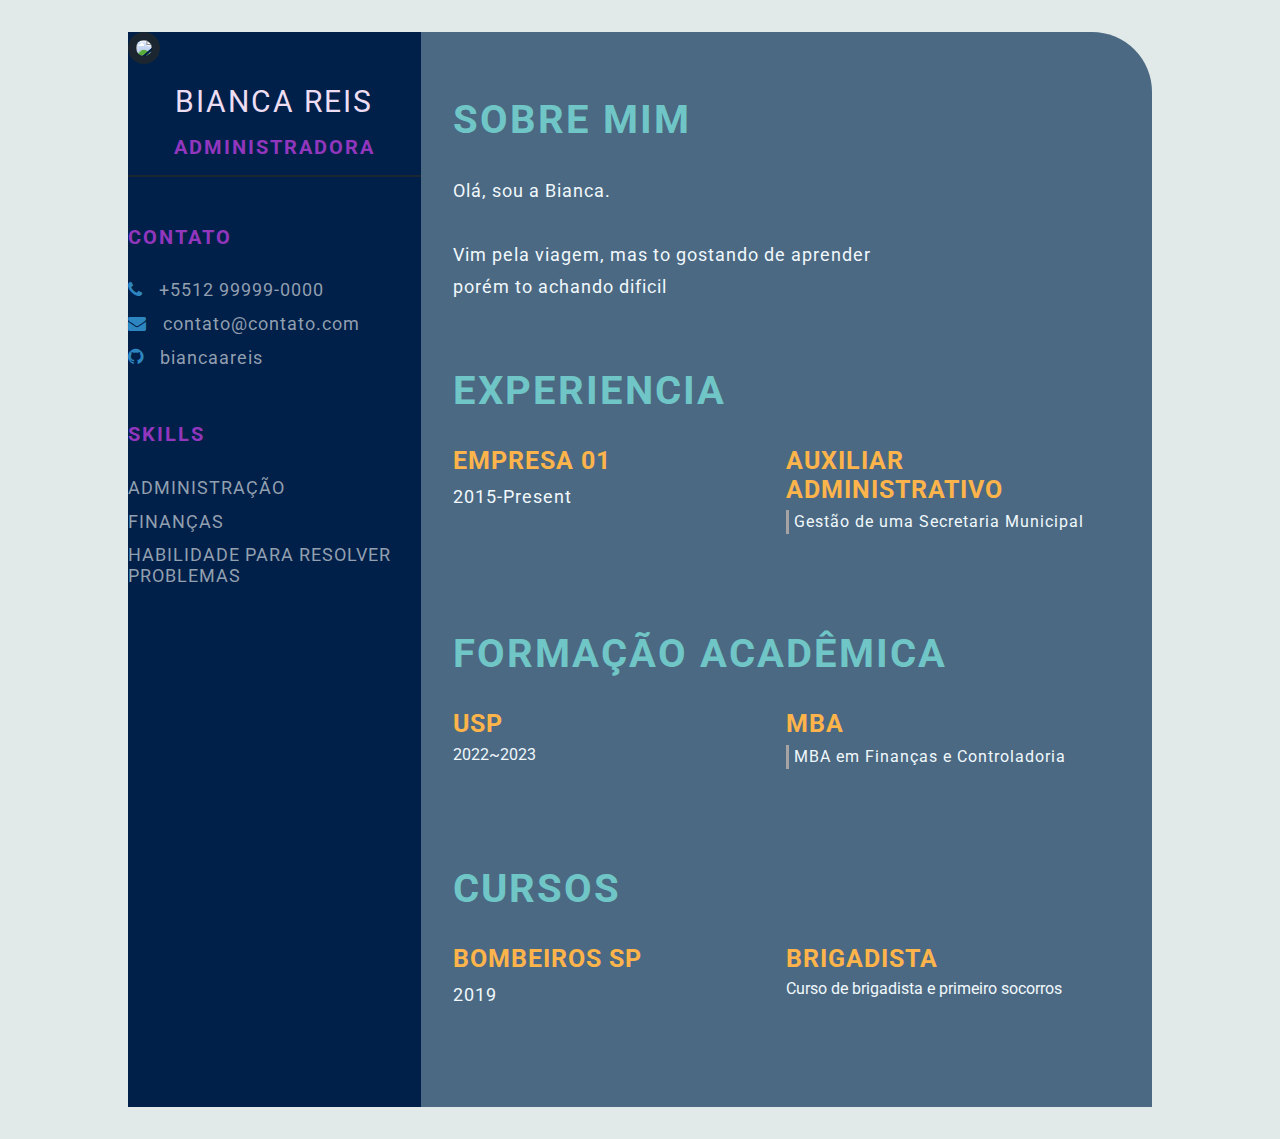
==== commit 79f4d8a1: "final" ====
--- a/index.html
+++ b/index.html
@@ -4,7 +4,6 @@
     <meta charset="UTF-8">
     <meta http-equiv="X-UA-Compatible" content="IE=edge">
     <meta name="viewport" content="width=device-width, initial-scale=1.0">
-    <title>Bianca Reis</title>
     <!-- Google font  -->
     <link rel="preconnect" href="https://fonts.googleapis.com">
     <link rel="preconnect" href="https://fonts.gstatic.com" crossorigin>
@@ -21,6 +20,7 @@
             <section class="left-section-contents">
                 <div class="profile">
                     <img class="profile-image"src="https://raw.githubusercontent.com/biancaareis/biancaareis.github.io/6ff3da8858a7f011c87cf79ef4414b4dab9e9591/img/profile-image.jpg.jpg">
+                    <p class="name">Bianca Reis</p>
                     <p class="profession">Administradora</p>
                 </div>
                 </div>
@@ -46,9 +46,7 @@
                     <li>
                         <p>Habilidade para resolver problemas</p>
                     </li>
-                    <p>Boa comunicação</p>
-                    </li>
-                </ul>
+                  </ul>
             </div>
             </div>
             </div>
@@ -84,36 +82,45 @@
                     </section>
                 </section>
                 <!-- fim experiencia -->
-                <section class="right-section">
+                 <!-- formação -->
+                 <section class="right-section">
                     <section class="education gap">
-                        <div class="rigth-title">Formação</div>
+                        <div class="right-title">Formação Acadêmica</div>
                         <div class="education-contents">
                             <div class="education-left">
                                 <p class="education-school-name">USP</p>
                                 <p class="education-time-period">2022~2023</p>
                             </div>
                             <div class="education-right">
-                                <p class="education-sbject">MBA</p>
-                                <p class="eduucation-desc">
-                                    MBA</p>
+                                <p class="education-subject">MBA</p>
+                                <p class="education-desc">
+                                    MBA em Finanças e Controladoria
+                                </p>
                             </div>
+                        </div>
                     </section>
                 </section>
-                <section class="awards gap">
-                    <div class="rigth-title"> Cursos</div>
-                    <div class="awards-contents">
-                        <div class="awards-left">
-                            <p class="awards-company-name">Bombeiros SP</p>
-                            <p class="awards-time-periodo">2019</p>
+                <!-- fim formação -->
+                 <!-- cursos -->
+                 <section class="right-section">
+                    <section class="awards gap">
+                        <div class="right-title">Cursos</div>
+                        <div class="awards-contents">
+                            <div class="awards-left">
+                                <p class="awards-company-name">Bombeiros SP</p>
+                                <p class="awards-time-period">2019</p>
+                            </div>
+                            <div class="awards-right">
+                                <p class="awards-name"> Brigadista</p>
+                                <p class="awardsn-desc">
+                                    Curso de brigadista e primeiro socorros
+                                </p>
+                            </div>
                         </div>
-                        <div class="awards-right">
-                            <p class="awards-name">Brigadista</p>
-                            <p class="awards-desc">
-                                Curso de brigadista e primeiros socorros, realizado em 2019
-                            </p>
-                        </div>
-                    </div>
+                    </section>
                 </section>
+                <!-- fim cursos -->
+                <!-- awards -->
         </section>
     </main>
 </body>
